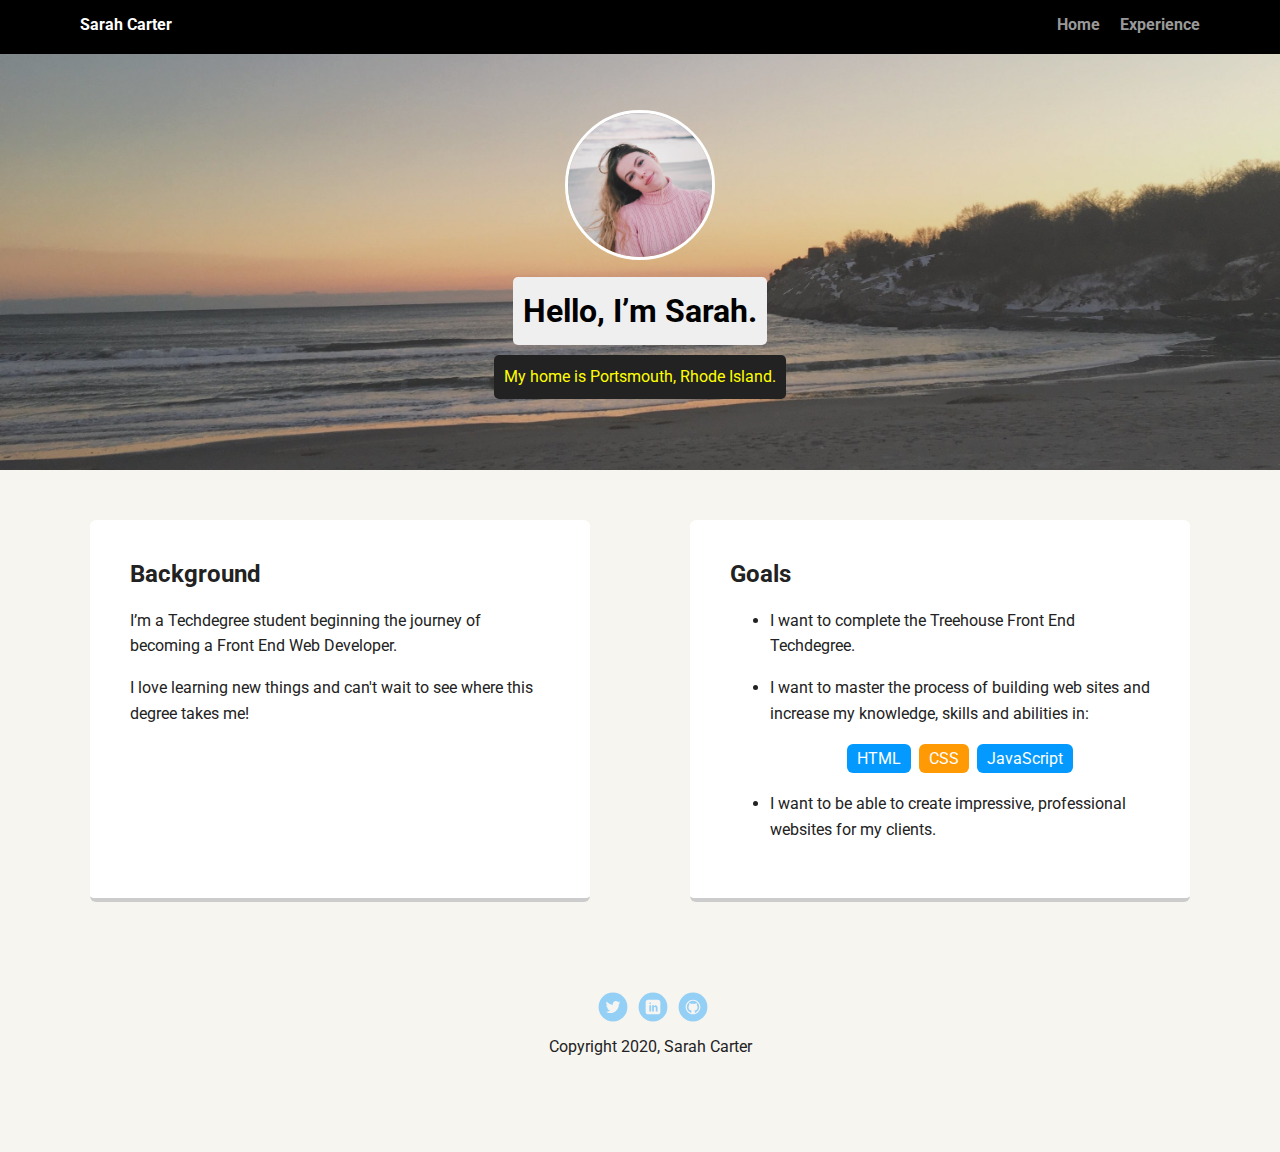
==== index.html @ ad8aa2ec "Initial commit" ====
<!doctype html>
<html lang="en">
<head>
  <meta charset="utf-8">
  <title>Sarah Carter's Profile</title>
  <meta name="viewport" content="width=device-width, initial-scale=1.0">
  <link rel="stylesheet" href="styles.css">
  <link href="https://fonts.googleapis.com/css?family=Muli%7CRoboto:400,300,500,700,900" rel="stylesheet"></head>
  <body>

    <div class="main-nav">
        <ul class="nav">
          <li class="name">Sarah Carter</li>
          <li><a href="#">Home</a></li>
          <li><a href="#">Experience</a></li>
        </ul>
    </div>

    <header>
      <img src="images/sarah.jpg" alt="Sarah at the beach" class="profile-image">
      <h1 class="tag name">Hello, I’m Sarah.</h1>
      <p class="tag location">My home is Portsmouth, Rhode Island.</p>
    </header>

    <main class="flex">
      <div class="card">
        <h2>Background</h2>
        <p>I’m a Techdegree student beginning the journey of becoming a Front End Web Developer.</p>
        <p>I love learning new things and can't wait to see where this degree takes me!</p>
      </div> 

      <div class="card">
        <h2>Goals</h2>
        <ul>
          <li><p>I want to complete the Treehouse Front End Techdegree.</p></li>
          <li><p>I want to master the process of building web sites and increase my knowledge, skills and abilities in:</p>
            <ul class="skills">
              <li>HTML</li>
              <li>CSS</li>
              <li>JavaScript</li>
            </ul>
          <li><p>I want to be able to create impressive, professional websites for my clients.</p></li>
        </ul>
      </div> 

    </main>
    <footer>
      <ul>
        <li><a href="#" class="social twitter">Twitter</a></li>
        <li><a href="#" class="social linkedin">LinkedIn</a></li>
        <li><a href="#" class="social github">Github</a></li>
      </ul>
      <p class="copyright">Copyright 2020, Sarah Carter</p>
    </footer>
  </body>
  </html>
---- styles.css ----
/* Global Layout Set-up */
* { 
  box-sizing: border-box;
}
  
body {
  margin: 0;
  padding: 0;
  text-align: center;
  font-family: 'Roboto', sans-serif;
  color: #222;
  background: #f7f5f0;
}
/* Link Styles */

a {
  text-decoration: none;
  color: #999;
}
a:hover {
  color: #6633ff;
}

/* Section Styles */

.main-nav {
  width: 100%;
  background: black;
  min-height: 30px;
  padding: 10px;
  position: fixed;
  text-align: center;
}
.nav {
  display: flex;
  justify-content: space-around;
  font-weight: 700;
  list-style-type: none;
  margin: 0 auto;
  padding: 0;
}

.nav .name {
    display: block;
    margin-right: auto;
    color: white;
}
.nav li {
  padding: 5px 10px 10px 10px;
}
.nav a {
  transition: all .5s;
}
.nav a:hover {
  color: white
}

header {
  text-align: center;
  background: url('images/2beach.jpg') no-repeat top center ;
  background-size: cover;
  overflow: hidden;
  padding-top: 60px;
}
header {
  line-height: 1.5;
}
header .profile-image {
  margin-top: 50px;
  width: 150px;
  height: 150px;
  border-radius: 50%;
  border: 3px solid white;
  transition: all .5s;
}
header .profile-image:hover {
  transform: scale(1.2) rotate(5deg);
}
.tag {
  background-color: #efefef;
  color: black;
  padding: 10px;
  border-radius: 5px;
  display: table;
  margin: 10px auto;
} 
.location {
  background-color: #222;
  color: yellow;
}
.card {
  margin: 30px;
  padding: 20px 40px 40px;
  max-width: 500px;
  text-align: left;
  background: #fff;
  border-bottom: 4px solid #ccc;
  border-radius: 6px;
  transition: all .5s;
}
.card:hover {
  border-color: #ff99ff;
}

ul.skills {
  padding: 0;
  text-align: center;
}

.skills li {
  border-radius: 6px;
  display: inline-block;
  background: #ff9904;
  color: white;
  padding: 5px 10px;
  margin: 2px;
}

.skills li:nth-child(odd) {
  background: #0399ff;
}

footer {
  width: 100%;
  min-height: 30px;
  padding: 20px 0 40px 20px;
}

footer .copyright {
  top: -8px;
  font-size: .75em;
}

footer ul {
  list-style-type: none;
  margin: 0;
  padding: 0;
}

footer ul li {
  display: inline-block;
}

a.social {
  display: inline-block;
  text-indent: -9999px;
  margin-left: 5px;
  width: 30px;
  height: 30px;
  background-size: 30px 30px;
  opacity: .4;
  transition: all .5s;
}
a.twitter {
  background-image: url(images/twitter.svg);
}
a.linkedin {
  background-image: url(images/linkedin.svg);
}
a.github {
  background-image: url(images/github.svg);
}
a.social:hover {
  opacity: 1;
}
.clearfix {
  clear: both;
}

/* Styles for larger screens */
@media screen and (min-width: 720px) {
  
  .flex {
      display: -ms-flexbox;      /* TWEENER - IE 10 */
      display: flex; 
      max-width: 1200px;
      -ms-flex-pack: distribute;
      justify-content: space-around;
      margin: 0 auto;
  }

  header {
    min-height: 470px;
  }

  .nav {
    max-width: 1200px;
    padding: 0 30px;
  }


  main {
    padding-top: 20px;
  }

  main p {
    line-height: 1.6em;
  }

  footer {
    font-size: 1.3em;
    max-width: 1200px;
    margin: 40px auto;
  }

}
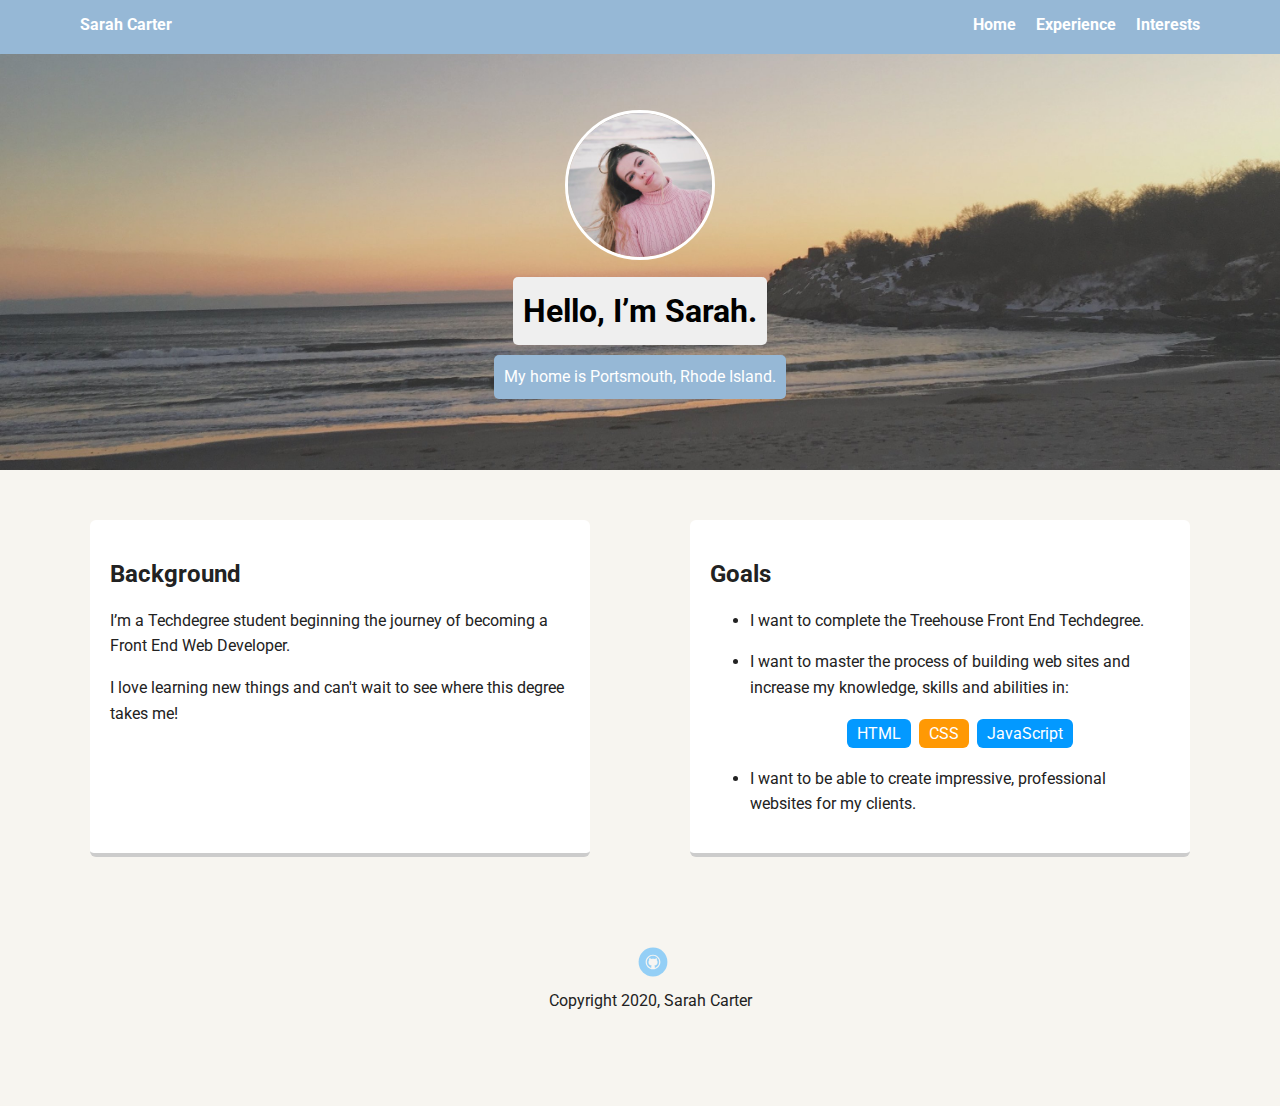
==== commit a6f43c76: "Updated Interests and Experience pages" ====
--- a/index.html
+++ b/index.html
@@ -11,8 +11,9 @@
     <div class="main-nav">
         <ul class="nav">
           <li class="name">Sarah Carter</li>
-          <li><a href="#">Home</a></li>
-          <li><a href="#">Experience</a></li>
+          <li><a href="index.html">Home</a></li>
+          <li><a href="experience.html">Experience</a></li>
+          <li><a href="interests.html">Interests</a></li>
         </ul>
     </div>
 
@@ -46,11 +47,9 @@
     </main>
     <footer>
       <ul>
-        <li><a href="#" class="social twitter">Twitter</a></li>
-        <li><a href="#" class="social linkedin">LinkedIn</a></li>
-        <li><a href="#" class="social github">Github</a></li>
+        <li><a href="https://github.com/sarahecarter" class="social github">Github</a></li>
       </ul>
       <p class="copyright">Copyright 2020, Sarah Carter</p>
-    </footer>
+    </footer>    
   </body>
   </html>
--- a/styles.css
+++ b/styles.css
@@ -15,7 +15,7 @@
 
 a {
   text-decoration: none;
-  color: #999;
+  color: white;
 }
 a:hover {
   color: #6633ff;
@@ -25,7 +25,7 @@
 
 .main-nav {
   width: 100%;
-  background: black;
+  background: #96B8D6;
   min-height: 30px;
   padding: 10px;
   position: fixed;
@@ -51,8 +51,13 @@
 .nav a {
   transition: all .5s;
 }
+
 .nav a:hover {
   color: white
+}
+
+.nav :hover {
+  transform: scale(1.2);
 }
 
 header {
@@ -74,7 +79,7 @@
   transition: all .5s;
 }
 header .profile-image:hover {
-  transform: scale(1.2) rotate(5deg);
+  transform: scale(1.5) rotate(10deg);
 }
 .tag {
   background-color: #efefef;
@@ -85,12 +90,12 @@
   margin: 10px auto;
 } 
 .location {
-  background-color: #222;
-  color: yellow;
+  background-color: #96B8D6;
+  color: white;
 }
 .card {
   margin: 30px;
-  padding: 20px 40px 40px;
+  padding: 20px 20px 20px;
   max-width: 500px;
   text-align: left;
   background: #fff;
@@ -99,7 +104,7 @@
   transition: all .5s;
 }
 .card:hover {
-  border-color: #ff99ff;
+  border-color: #96B8D6;
 }
 
 ul.skills {
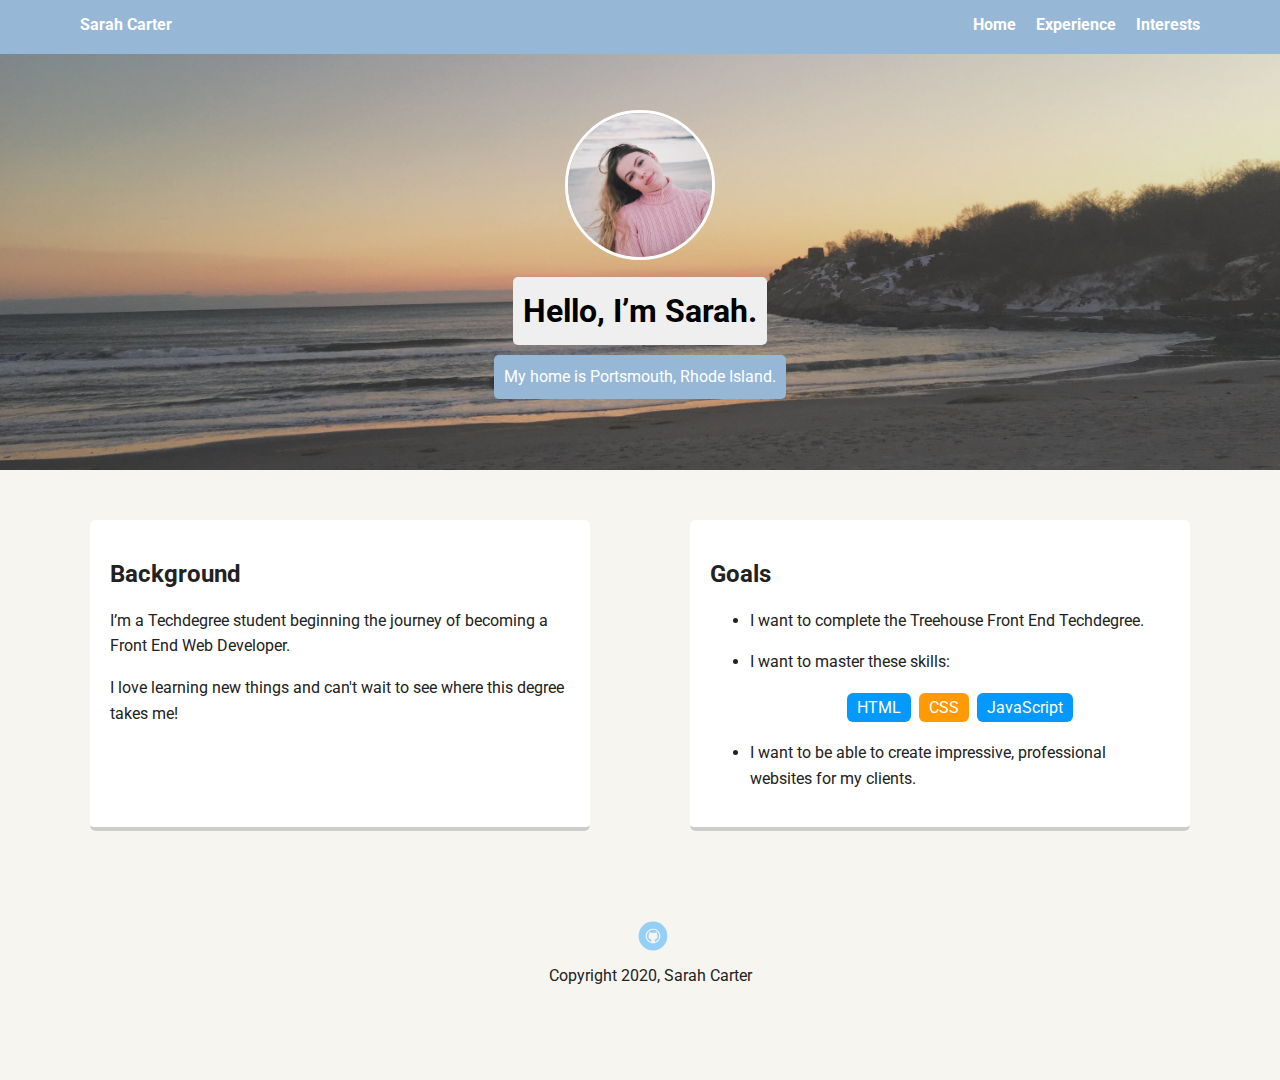
==== commit 91177df3: "Added images to interest page" ====
--- a/index.html
+++ b/index.html
@@ -8,14 +8,14 @@
   <link href="https://fonts.googleapis.com/css?family=Muli%7CRoboto:400,300,500,700,900" rel="stylesheet"></head>
   <body>
 
-    <div class="main-nav">
+    <nav class="main-nav">
         <ul class="nav">
           <li class="name">Sarah Carter</li>
           <li><a href="index.html">Home</a></li>
           <li><a href="experience.html">Experience</a></li>
           <li><a href="interests.html">Interests</a></li>
         </ul>
-    </div>
+    </nav>
 
     <header>
       <img src="images/sarah.jpg" alt="Sarah at the beach" class="profile-image">
@@ -34,7 +34,7 @@
         <h2>Goals</h2>
         <ul>
           <li><p>I want to complete the Treehouse Front End Techdegree.</p></li>
-          <li><p>I want to master the process of building web sites and increase my knowledge, skills and abilities in:</p>
+          <li><p>I want to master these skills:</p>
             <ul class="skills">
               <li>HTML</li>
               <li>CSS</li>
@@ -47,7 +47,7 @@
     </main>
     <footer>
       <ul>
-        <li><a href="https://github.com/sarahecarter" class="social github">Github</a></li>
+        <li><a href="https://github.com/sarahecarter" target="_blank" class="social github">Github</a></li>
       </ul>
       <p class="copyright">Copyright 2020, Sarah Carter</p>
     </footer>    
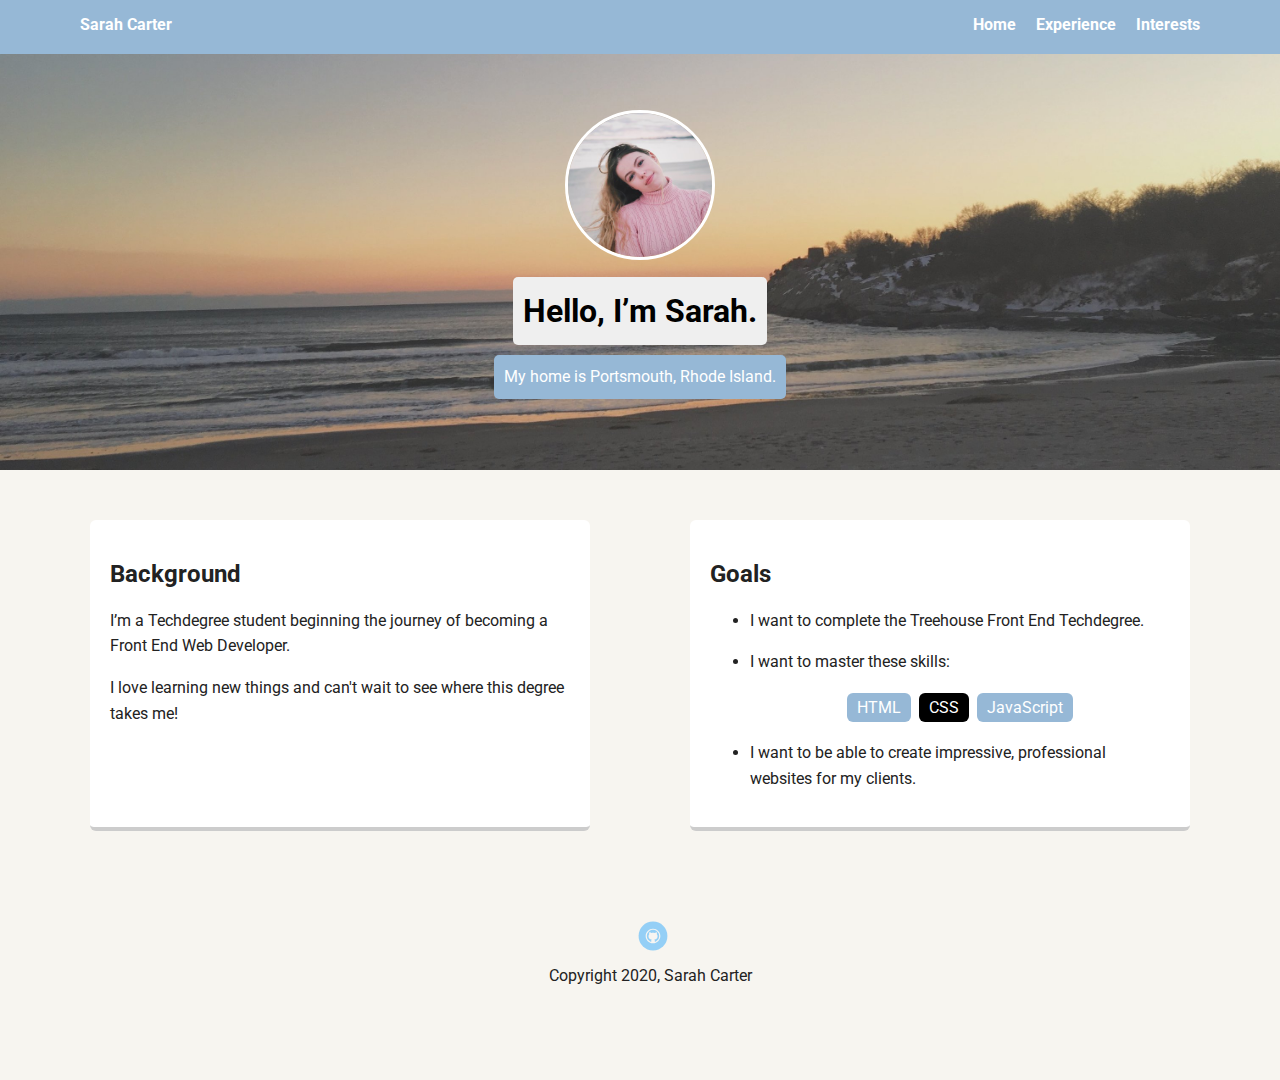
==== commit ebe93270: "Changed div to section for cards" ====
--- a/index.html
+++ b/index.html
@@ -24,13 +24,13 @@
     </header>
 
     <main class="flex">
-      <div class="card">
+      <section class="card">
         <h2>Background</h2>
         <p>I’m a Techdegree student beginning the journey of becoming a Front End Web Developer.</p>
         <p>I love learning new things and can't wait to see where this degree takes me!</p>
-      </div> 
+      </section> 
 
-      <div class="card">
+      <section class="card">
         <h2>Goals</h2>
         <ul>
           <li><p>I want to complete the Treehouse Front End Techdegree.</p></li>
@@ -42,7 +42,7 @@
             </ul>
           <li><p>I want to be able to create impressive, professional websites for my clients.</p></li>
         </ul>
-      </div> 
+      </section> 
 
     </main>
     <footer>
--- a/styles.css
+++ b/styles.css
@@ -76,7 +76,7 @@
   height: 150px;
   border-radius: 50%;
   border: 3px solid white;
-  transition: all .5s;
+  transition: all 1s;
 }
 header .profile-image:hover {
   transform: scale(1.5) rotate(10deg);
@@ -88,7 +88,8 @@
   border-radius: 5px;
   display: table;
   margin: 10px auto;
-} 
+}
+
 .location {
   background-color: #96B8D6;
   color: white;
@@ -115,14 +116,14 @@
 .skills li {
   border-radius: 6px;
   display: inline-block;
-  background: #ff9904;
+  background: black;
   color: white;
   padding: 5px 10px;
   margin: 2px;
 }
 
 .skills li:nth-child(odd) {
-  background: #0399ff;
+  background: #96B8D6;
 }
 
 footer {
